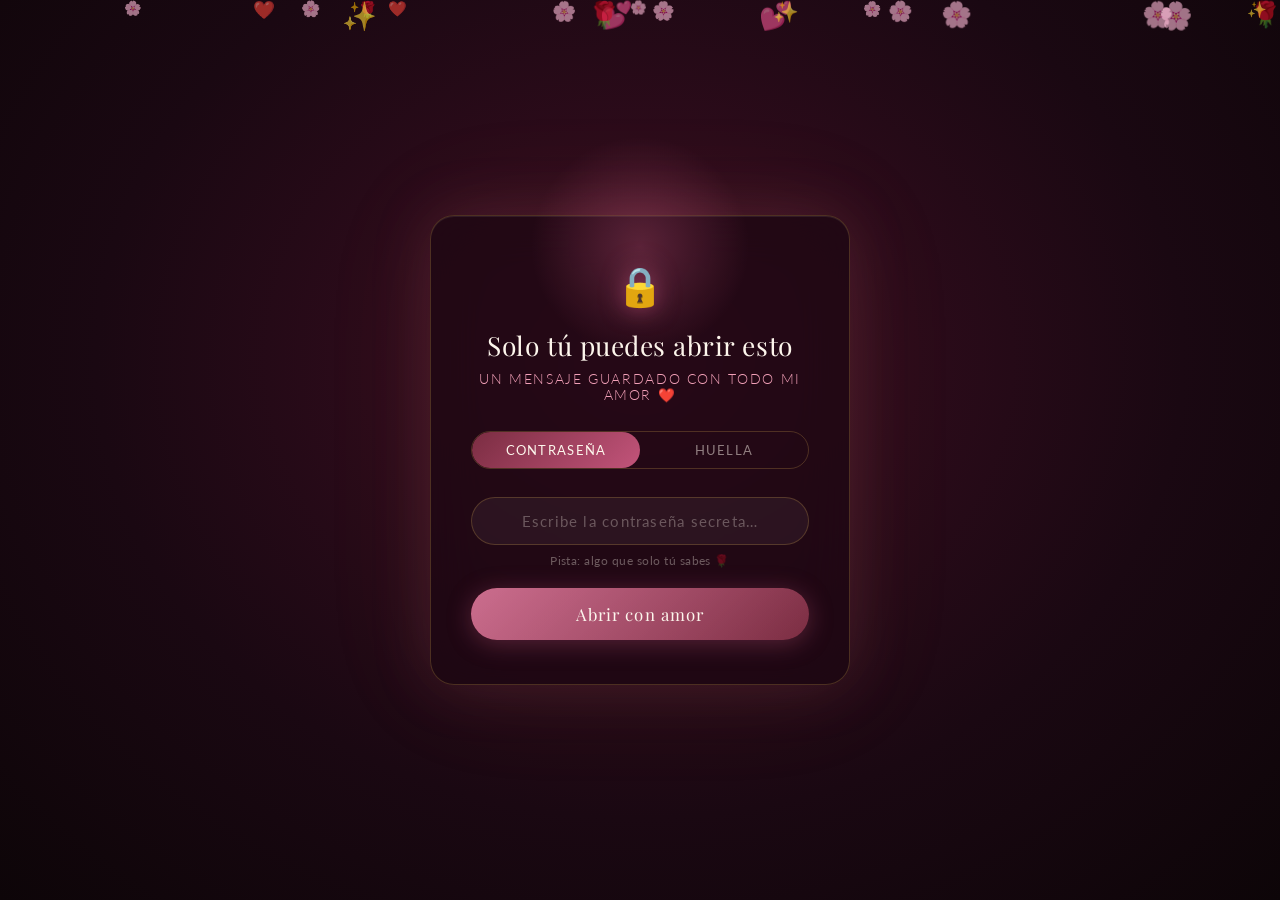
==== index.html @ d672c167 "Add files via upload" ====
<!DOCTYPE html>
<html lang="es">
<head>
  <meta charset="UTF-8" />
  <meta name="viewport" content="width=device-width, initial-scale=1.0"/>
  <title>Solo para ti ❤️</title>
  <link rel="stylesheet" href="style.css" />
  <link rel="preconnect" href="https://fonts.googleapis.com">
  <link href="https://fonts.googleapis.com/css2?family=Cormorant+Garamond:ital,wght@0,300;0,400;0,600;1,300;1,400&family=Playfair+Display:ital,wght@0,400;0,700;1,400&family=Lato:wght@100;300;400&display=swap" rel="stylesheet">
</head>
<body>

  <!-- ============================================================
       CANVAS DE PARTÍCULAS (fondo global)
  ============================================================ -->
  <canvas id="particles-canvas"></canvas>

  <!-- ============================================================
       PANTALLA DE ACCESO
  ============================================================ -->
  <section id="lock-screen">

    <!-- Corazones flotantes de fondo -->
    <div class="lock-hearts" id="lock-hearts"></div>

    <div class="lock-card">
      <div class="lock-glow"></div>

      <div class="lock-icon">🔒</div>
      <h1 class="lock-title">Solo tú puedes abrir esto</h1>
      <p class="lock-subtitle">Un mensaje guardado con todo mi amor ❤️</p>

      <!-- Tabs de acceso -->
      <div class="access-tabs">
        <button class="tab-btn active" data-tab="password">Contraseña</button>
        <button class="tab-btn" data-tab="fingerprint">Huella</button>
      </div>

      <!-- Panel: Contraseña -->
      <div class="tab-panel active" id="tab-password">
        <div class="input-group">
          <input
            type="password"
            id="password-input"
            placeholder="Escribe la contraseña secreta…"
            autocomplete="off"
          />
          <div class="input-shine"></div>
        </div>
        <p class="password-hint">
          <!-- ✏️ CAMBIA AQUÍ el texto del hint si quieres -->
          Pista: algo que solo tú sabes 🌹
        </p>
        <button class="unlock-btn" id="unlock-btn">Abrir con amor</button>
        <p class="error-msg" id="error-msg">Contraseña incorrecta… inténtalo de nuevo 💔</p>
      </div>

      <!-- Panel: Huella -->
      <div class="tab-panel" id="tab-fingerprint">
        <div class="fingerprint-wrap" id="fingerprint-wrap">
          <svg class="fp-svg" viewBox="0 0 100 100" xmlns="http://www.w3.org/2000/svg">
            <!-- Líneas de huella simulada -->
            <path class="fp-line" d="M50 10 C30 10, 15 28, 15 50 C15 72, 30 85, 50 88"/>
            <path class="fp-line" d="M50 18 C34 18, 22 33, 22 50 C22 67, 34 78, 50 80"/>
            <path class="fp-line" d="M50 26 C38 26, 29 38, 29 50 C29 62, 38 70, 50 72"/>
            <path class="fp-line" d="M50 34 C42 34, 36 42, 36 50 C36 58, 42 64, 50 65"/>
            <path class="fp-line" d="M50 42 C46 42, 43 46, 43 50 C43 54, 46 57, 50 57"/>
            <path class="fp-line" d="M50 10 C70 10, 85 28, 85 50 C85 72, 70 85, 50 88"/>
            <path class="fp-line" d="M50 18 C66 18, 78 33, 78 50 C78 67, 66 78, 50 80"/>
            <path class="fp-line" d="M50 26 C62 26, 71 38, 71 50 C71 62, 62 70, 50 72"/>
            <path class="fp-line" d="M50 34 C58 34, 64 42, 64 50 C64 58, 58 64, 50 65"/>
          </svg>
          <div class="fp-pulse"></div>
          <div class="fp-scan-line"></div>
        </div>
        <p class="fp-text" id="fp-text">Coloca tu dedo aquí</p>
        <button class="unlock-btn fp-unlock-btn" id="fp-btn">Escanear huella</button>
      </div>

    </div>
  </section>

  <!-- ============================================================
       TRANSICIÓN CINEMATOGRÁFICA
  ============================================================ -->
  <div id="cinematic-overlay">
    <div class="cin-hearts-burst" id="cin-burst"></div>
    <p class="cin-text">Abriendo tu carta…</p>
  </div>

  <!-- ============================================================
       CARTA PRINCIPAL
  ============================================================ -->
  <main id="main-letter" class="hidden">

    <!-- HERO -->
    <section class="hero-section">
      <div class="hero-bg"></div>
      <div class="floating-petals" id="petals"></div>
      <div class="hero-content">
        <!-- ✏️ CAMBIA el nombre aquí -->
        <p class="hero-eyebrow fade-up">Para la mujer más hermosa de mi vida</p>
        <!-- ✏️ CAMBIA el título aquí -->
        <h1 class="hero-title fade-up delay-1">Mi amor eterno,<br/><em>mi razón de todo</em></h1>
        <!-- ✏️ CAMBIA el subtítulo aquí -->
        <p class="hero-sub fade-up delay-2">Cada día a tu lado es el regalo más grande que la vida me ha dado.</p>
        <div class="scroll-hint fade-up delay-3">
          <span>Desliza hacia abajo</span>
          <div class="scroll-arrow"></div>
        </div>
      </div>
    </section>

    <!-- CARTA -->
    <section class="letter-section">
    <div class="letter-envelope-top"></div>

    <div class="letter-body">
        <div class="letter-deco">❝</div>

        <div class="letter-text typewriter-block">
        <p>Mi amor ❤️,</p>

        <p>
            Hoy quiero escribirte algo que nace desde lo más profundo de mi corazón 💌,
            porque existen sentimientos tan inmensos que el alma simplemente no puede guardarlos más.
            Y si hay alguien que merece escuchar todo lo que siento, eres tú 🌙✨
        </p>

        <p>
            Desde que llegaste a mi vida, todo cambió de una manera tan hermosa que a veces
            todavía me cuesta creerlo 🥹. Los días tienen más color 🌸, las noches se sienten más cálidas 🌃
            y hasta los pequeños momentos se volvieron recuerdos inolvidables solo porque estás tú.
        </p>

        <p>
            Me enamoro de ti todos los días... de tu sonrisa que ilumina incluso mis peores momentos ☀️,
            de tu voz que se volvió mi sonido favorito 🎶, de tus abrazos que se sienten como hogar 🤍
            y de esa forma tan única que tienes de hacerme sentir amado sin siquiera intentarlo.
        </p>

        <p>
            A veces te miro y no entiendo cómo tuve tanta suerte de encontrarte 💫.
            Porque entre millones de personas, apareció alguien capaz de darle paz a mi corazón,
            felicidad a mis días y amor a cada parte de mi vida ❤️
        </p>

        <p>
            Gracias por existir 🌹.  
            Gracias por quedarte incluso en mis días difíciles 🫂.  
            Gracias por escucharme, cuidarme, entenderme y amarme de la forma tan bonita en que lo haces.
        </p>

        <p>
            Quiero que sepas que contigo aprendí que el amor verdadero sí existe 💍✨.
            Y si la vida me diera la oportunidad de elegir otra vez,
            volvería a escogerte a ti una y mil veces más.
        </p>

        <p>
            Hoy, en este día tan especial 💌, solo quiero recordarte algo:
            eres la persona más bonita que ha llegado a mi vida,
            mi lugar seguro, mi felicidad favorita y el pedacito de cielo que la vida me regaló ❤️
        </p>

        <p>
            Te amo más de lo que las palabras pueden explicar,
            más de lo que cualquier carta podría escribir
            y más de lo que el tiempo podrá borrar jamás ♾️❤️
        </p>

        <p class="signature">
            Con todo mi corazón 💖<br>
            <em>Tu amor ❤️</em>
        </p>
        </div>

        <div class="letter-deco right">❞</div>
    </div>
    </section>

    <!-- FRASES ROTATIVAS -->
    <section class="quotes-section">
      <div class="quote-bg"></div>
      <div class="quote-container">
        <div class="quote-icon">✦</div>
        <p class="rotating-quote" id="rotating-quote"></p>
        <div class="quote-dots" id="quote-dots"></div>
      </div>
    </section>

    <!-- GALERÍA -->
    <section class="gallery-section">
      <div class="section-header fade-up">
        <h2>Nuestros momentos</h2>
        <p>Cada foto, una historia. Cada historia, nuestro mundo.</p>
      </div>

      <!-- ✏️ REEMPLAZA los src con tus rutas: /images/foto1.jpg, /images/foto2.jpg, etc. -->
      <!-- Si no tienes fotos, las imágenes de placeholder se verán automáticamente -->
      <div class="gallery-track" id="gallery-track">

        <div class="polaroid">
          <div class="polaroid-img" style="background-image:url('img/amor\ 8.jpg'), url('https://picsum.photos/seed/amor1/400/500')">
          </div>
          <p class="polaroid-caption">El día que todo empezó ❤️</p>
        </div>

        <div class="polaroid">
          <div class="polaroid-img" style="background-image:url('img/amor\ 1.jpg'), url('https://picsum.photos/seed/amor2/400/500')">
          </div>
          <p class="polaroid-caption">Mi persona favorita 🌹</p>
        </div>

        <div class="polaroid">
          <div class="polaroid-img" style="background-image:url('img/beso.jpeg'), url('https://picsum.photos/seed/amor3/400/500')">
          </div>
          <p class="polaroid-caption">Momentos que atesoro 💫</p>
        </div>

        <div class="polaroid">
          <div class="polaroid-img" style="background-image:url('img/N3.jpeg'), url('https://picsum.photos/seed/amor4/400/500')">
          </div>
          <p class="polaroid-caption">Contigo todo es mejor 🌸</p>
        </div>

        <div class="polaroid">
          <div class="polaroid-img" style="background-image:url('img/N2.png'), url('https://picsum.photos/seed/amor5/400/500')">
          </div>
          <p class="polaroid-caption">Mi mundo entero 🥂</p>
        </div>

      </div>
      <div class="gallery-nav">
        <button class="gnav-btn" id="gprev">&#8592;</button>
        <button class="gnav-btn" id="gnext">&#8594;</button>
      </div>
    </section>

    <!-- LÍNEA DE TIEMPO -->
    <section class="timeline-section">
      <div class="section-header fade-up">
        <h2>Nuestra historia</h2>
        <p>Los capítulos más bonitos de mi vida los escribimos juntos.</p>
      </div>
      <div class="timeline">
        <!-- ✏️ EDITA las fechas y descripciones de tu historia -->
        <div class="tl-item left fade-up">
          <div class="tl-dot">💫</div>
          <div class="tl-card">
            <span class="tl-date">El primer día</span>
            <h3>Cuando te vi por primera vez</h3>
            <p>No sabía que ese momento cambiaría mi vida para siempre. Una mirada y ya no pude pensar en otra cosa.</p>
          </div>
        </div>
        <div class="tl-item right fade-up">
          <div class="tl-dot">🌹</div>
          <div class="tl-card">
            <span class="tl-date">Nuestra primera cita</span>
            <h3>El inicio de todo</h3>
            <p>Reímos, hablamos de todo y de nada. Supe que quería hacer eso contigo el resto de mi vida.</p>
          </div>
        </div>
        <div class="tl-item left fade-up">
          <div class="tl-dot">✨</div>
          <div class="tl-card">
            <span class="tl-date">El momento que nos hicimos novios</span>
            <h3>Sí, quiero estar contigo</h3>
            <p>El día más feliz. Decirte que quería ser tuyo fue la mejor decisión de mi vida.</p>
          </div>
        </div>
        <div class="tl-item right fade-up">
          <div class="tl-dot">❤️</div>
          <div class="tl-card">
            <span class="tl-date">Hoy y siempre</span>
            <h3>Nuestro futuro</h3>
            <p>Cada día que pasa me enamoró más. Y lo que viene será aún más hermoso, lo prometo.</p>
          </div>
        </div>
      </div>
    </section>

    <!-- CONTADOR -->
    <section class="counter-section">
      <div class="counter-bg"></div>
      <div class="counter-content">
        <p class="counter-label">Llevamos juntos</p>
        <div class="counter-boxes">
          <div class="c-box">
            <span id="c-years">0</span>
            <small>años</small>
          </div>
          <div class="c-sep">:</div>
          <div class="c-box">
            <span id="c-months">0</span>
            <small>meses</small>
          </div>
          <div class="c-sep">:</div>
          <div class="c-box">
            <span id="c-days">0</span>
            <small>días</small>
          </div>
          <div class="c-sep">:</div>
          <div class="c-box">
            <span id="c-hours">0</span>
            <small>horas</small>
          </div>
          <div class="c-sep">:</div>
          <div class="c-box">
            <span id="c-mins">0</span>
            <small>mins</small>
          </div>
          <div class="c-sep">:</div>
          <div class="c-box">
            <span id="c-secs">0</span>
            <small>segs</small>
          </div>
        </div>
        <!-- ✏️ CAMBIA esta fecha por la fecha en que comenzaron su relación (YYYY, MM-1, DD) -->
        <!-- Nota: Los meses en JavaScript van de 0-11, entonces enero=0, febrero=1, etc. -->
        <p class="counter-since">Desde que te elegí ❤️</p>
      </div>
    </section>

    <!-- CARTA FINAL -->
    <section class="final-section">
      <div class="final-stars" id="final-stars"></div>
      <div class="final-content fade-up">
        <div class="final-heart-wrap">
          <div class="big-heart" id="love-btn">
            <span>❤️</span>
          </div>
          <p class="heart-hint">Toca el corazón</p>
        </div>
        <!-- ✏️ CAMBIA el mensaje de cierre -->
        <h2 class="final-title">Te amo más de lo que las palabras pueden decir</h2>
        <p class="final-text">
          Este regalo digital es solo un pequeño reflejo de todo lo enorme que siento.<br/>
          Cada día a tu lado es el mejor día de mi vida.<br/>
          Eres mi hogar, mi paz, mi todo.
        </p>
        <!-- ✏️ CAMBIA tu firma -->
        <p class="final-sig">Con amor infinito, <em>Tu amor ❤️</em></p>
        <div class="love-burst" id="love-burst"></div>
      </div>
    </section>

    <!-- REPRODUCTOR DE MÚSICA -->
    <div class="music-player" id="music-player">
      <!-- ✏️ CAMBIA la ruta del MP3 aquí -->
      <audio id="bg-music" loop>
        <source src="JayWheeler-AmorDeFebrero.mp3.mp3" type="audio/mpeg" />
      </audio>
      <button class="music-btn" id="music-btn" title="Música">
        <span class="music-icon">🎵</span>
        <span class="music-label">Música</span>
      </button>
      <div class="music-info" id="music-info">
        <div class="music-bars">
          <span></span><span></span><span></span><span></span><span></span>
        </div>
        <!-- ✏️ CAMBIA el nombre de la canción -->
        <span class="song-name">Tu canción favorita 🎶</span>
      </div>
    </div>

    <!-- LLUVIA DE CORAZONES (overlay) -->
    <div class="hearts-rain" id="hearts-rain"></div>

  </main>

  <script src="main.js"></script>
</body>
</html>
---- style.css ----
/* ============================================================
   CARTA DE AMOR — style.css
   ✏️  Personaliza colores en las variables CSS de abajo
   ============================================================ */

/* ── VARIABLES ─────────────────────────────────────────────── */
:root {
  --cream:     #fdf6ec;
  --rose:      #f2a0b8;
  --rose-deep: #c2547a;
  --wine:      #7b2d42;
  --gold:      #d4a84b;
  --gold-lt:   #f0d080;
  --dark:      #1a0a10;
  --dark2:     #2e1220;
  --glass:     rgba(253,246,236,0.08);
  --glass-border: rgba(210,168,75,0.25);
  --font-display: 'Playfair Display', serif;
  --font-body:    'Cormorant Garamond', serif;
  --font-sans:    'Lato', sans-serif;
}

/* ── RESET & BASE ───────────────────────────────────────────── */
*, *::before, *::after { box-sizing: border-box; margin: 0; padding: 0; }

html { scroll-behavior: smooth; font-size: 16px; }

body {
  background: var(--dark);
  color: var(--cream);
  font-family: var(--font-body);
  overflow-x: hidden;
  cursor: default;
}

/* ── PARTÍCULAS CANVAS ──────────────────────────────────────── */
#particles-canvas {
  position: fixed;
  inset: 0;
  z-index: 0;
  pointer-events: none;
}

/* ── OCULTAR CARTA HASTA DESBLOQUEADA ──────────────────────── */
#main-letter.hidden { display: none !important; }

/* ================================================================
   PANTALLA DE BLOQUEO
   ================================================================ */
#lock-screen {
  position: fixed;
  inset: 0;
  z-index: 100;
  display: flex;
  align-items: center;
  justify-content: center;
  background: radial-gradient(ellipse at 50% 40%, #3d0e22 0%, #1a0812 60%, #0d0508 100%);
  overflow: hidden;
}

/* Corazones fondo lock */
.lock-hearts { position: absolute; inset: 0; pointer-events: none; }

/* Tarjeta central */
.lock-card {
  position: relative;
  width: min(420px, 92vw);
  padding: 48px 40px 44px;
  background: rgba(30,8,18,0.72);
  border: 1px solid var(--glass-border);
  border-radius: 24px;
  backdrop-filter: blur(24px);
  -webkit-backdrop-filter: blur(24px);
  box-shadow:
    0 0 60px rgba(194,84,122,0.18),
    0 0 120px rgba(212,168,75,0.08),
    inset 0 1px 0 rgba(255,255,255,0.08);
  text-align: center;
  animation: cardAppear 1.2s cubic-bezier(.23,1,.32,1) both;
}

@keyframes cardAppear {
  from { opacity: 0; transform: translateY(40px) scale(.96); }
  to   { opacity: 1; transform: translateY(0) scale(1); }
}

.lock-glow {
  position: absolute;
  top: -80px; left: 50%;
  transform: translateX(-50%);
  width: 220px; height: 220px;
  background: radial-gradient(circle, rgba(194,84,122,0.35) 0%, transparent 70%);
  pointer-events: none;
}

.lock-icon {
  font-size: 2.4rem;
  margin-bottom: 16px;
  filter: drop-shadow(0 0 12px rgba(194,84,122,0.7));
  animation: lockPulse 2.4s ease-in-out infinite;
}
@keyframes lockPulse {
  0%,100% { transform: scale(1); }
  50%      { transform: scale(1.12); }
}

.lock-title {
  font-family: var(--font-display);
  font-size: clamp(1.3rem, 4vw, 1.65rem);
  font-weight: 400;
  color: var(--cream);
  margin-bottom: 8px;
  letter-spacing: .02em;
}

.lock-subtitle {
  font-family: var(--font-sans);
  font-size: .85rem;
  font-weight: 300;
  color: var(--rose);
  letter-spacing: .12em;
  text-transform: uppercase;
  margin-bottom: 28px;
}

/* Tabs */
.access-tabs {
  display: flex;
  border: 1px solid var(--glass-border);
  border-radius: 40px;
  overflow: hidden;
  margin-bottom: 28px;
}
.tab-btn {
  flex: 1;
  padding: 10px;
  border: none;
  background: transparent;
  color: rgba(253,246,236,.5);
  font-family: var(--font-sans);
  font-size: .8rem;
  letter-spacing: .1em;
  text-transform: uppercase;
  cursor: pointer;
  transition: all .35s;
}
.tab-btn.active {
  background: linear-gradient(135deg, var(--wine), var(--rose-deep));
  color: var(--cream);
  border-radius: 40px;
}

/* Tab panels */
.tab-panel { display: none; }
.tab-panel.active { display: block; animation: fadeIn .4s ease both; }
@keyframes fadeIn { from{opacity:0;transform:translateY(8px)} to{opacity:1;transform:translateY(0)} }

/* Input contraseña */
.input-group {
  position: relative;
  margin-bottom: 8px;
}
#password-input {
  width: 100%;
  padding: 14px 20px;
  background: rgba(255,255,255,0.05);
  border: 1px solid var(--glass-border);
  border-radius: 50px;
  color: var(--cream);
  font-family: var(--font-sans);
  font-size: .95rem;
  outline: none;
  letter-spacing: .12em;
  text-align: center;
  transition: border-color .3s, box-shadow .3s;
}
#password-input:focus {
  border-color: var(--rose);
  box-shadow: 0 0 0 3px rgba(194,84,122,0.18);
}
#password-input::placeholder { color: rgba(253,246,236,.3); letter-spacing: .08em; }

.password-hint {
  font-family: var(--font-sans);
  font-size: .75rem;
  color: rgba(253,246,236,.35);
  margin-bottom: 20px;
  letter-spacing: .04em;
}

/* Botón desbloquear */
.unlock-btn {
  width: 100%;
  padding: 15px;
  background: linear-gradient(135deg, var(--rose-deep) 0%, var(--wine) 100%);
  border: none;
  border-radius: 50px;
  color: var(--cream);
  font-family: var(--font-display);
  font-size: 1.05rem;
  font-weight: 400;
  letter-spacing: .06em;
  cursor: pointer;
  position: relative;
  overflow: hidden;
  transition: transform .25s, box-shadow .25s;
  box-shadow: 0 4px 24px rgba(194,84,122,0.35);
}
.unlock-btn:hover {
  transform: translateY(-2px);
  box-shadow: 0 8px 32px rgba(194,84,122,0.5);
}
.unlock-btn:active { transform: translateY(0); }
.unlock-btn::after {
  content: '';
  position: absolute;
  inset: 0;
  background: linear-gradient(135deg, rgba(255,255,255,.15), transparent);
  border-radius: inherit;
}

/* Error */
.error-msg {
  display: none;
  margin-top: 14px;
  color: #e87070;
  font-family: var(--font-sans);
  font-size: .8rem;
  animation: shake .4s ease;
}
.error-msg.show { display: block; }
@keyframes shake {
  0%,100%{transform:translateX(0)}
  25%{transform:translateX(-8px)}
  75%{transform:translateX(8px)}
}

/* ── HUELLA DIGITAL ──────────────────────────────────────────── */
.fingerprint-wrap {
  position: relative;
  width: 120px;
  height: 120px;
  margin: 0 auto 16px;
  cursor: pointer;
}
.fp-svg {
  width: 100%; height: 100%;
  overflow: visible;
}
.fp-line {
  fill: none;
  stroke: rgba(194,84,122,.5);
  stroke-width: 2.2;
  stroke-linecap: round;
  transition: stroke .4s;
}
.fp-pulse {
  position: absolute;
  inset: -10px;
  border: 2px solid rgba(194,84,122,.3);
  border-radius: 50%;
  animation: fpPulse 2s ease-in-out infinite;
}
@keyframes fpPulse {
  0%,100%{transform:scale(1);opacity:.5}
  50%{transform:scale(1.12);opacity:1}
}
.fp-scan-line {
  position: absolute;
  left: 0; right: 0;
  height: 2px;
  background: linear-gradient(90deg, transparent, var(--rose), transparent);
  top: 0;
  opacity: 0;
  animation: none;
}
.fingerprint-wrap.scanning .fp-line { stroke: var(--rose); }
.fingerprint-wrap.scanning .fp-scan-line {
  opacity: 1;
  animation: scanMove 1.2s linear infinite;
}
.fingerprint-wrap.accepted .fp-line { stroke: var(--gold); }
@keyframes scanMove {
  0%   { top: 0; }
  100% { top: 100%; }
}
.fp-text {
  font-family: var(--font-sans);
  font-size: .8rem;
  color: rgba(253,246,236,.4);
  letter-spacing: .1em;
  margin-bottom: 20px;
}
.fp-unlock-btn { margin-top: 0; }

/* ================================================================
   OVERLAY CINEMATOGRÁFICO
   ================================================================ */
#cinematic-overlay {
  position: fixed;
  inset: 0;
  z-index: 200;
  background: var(--dark);
  display: flex;
  flex-direction: column;
  align-items: center;
  justify-content: center;
  opacity: 0;
  pointer-events: none;
  transition: opacity .5s;
}
#cinematic-overlay.active {
  opacity: 1;
  pointer-events: all;
}
#cinematic-overlay.fade-out {
  opacity: 0;
  transition: opacity 1s ease;
}
.cin-hearts-burst {
  position: absolute;
  inset: 0;
  pointer-events: none;
}
.cin-text {
  font-family: var(--font-display);
  font-size: 1.4rem;
  color: var(--rose);
  letter-spacing: .12em;
  animation: cinPulse 1s ease infinite;
}
@keyframes cinPulse {
  0%,100%{opacity:.4} 50%{opacity:1}
}

/* ================================================================
   CARTA PRINCIPAL
   ================================================================ */
#main-letter {
  position: relative;
  z-index: 1;
}

/* ── HERO ───────────────────────────────────────────────────── */
.hero-section {
  position: relative;
  min-height: 100vh;
  display: flex;
  align-items: center;
  justify-content: center;
  overflow: hidden;
  text-align: center;
  padding: 60px 20px;
}
.hero-bg {
  position: absolute;
  inset: 0;
  background:
    radial-gradient(ellipse 80% 60% at 50% 30%, rgba(123,45,66,0.55) 0%, transparent 70%),
    radial-gradient(ellipse 60% 40% at 80% 70%, rgba(194,84,122,0.18) 0%, transparent 60%),
    linear-gradient(180deg, #0d0508 0%, #1e0b14 50%, #0d0508 100%);
}
.floating-petals {
  position: absolute;
  inset: 0;
  pointer-events: none;
}
.petal {
  position: absolute;
  font-size: 1.2rem;
  animation: petalFall linear infinite;
  opacity: .6;
}
@keyframes petalFall {
  0%   { transform: translateY(-60px) rotate(0deg); opacity: 0; }
  10%  { opacity: .7; }
  90%  { opacity: .5; }
  100% { transform: translateY(110vh) rotate(360deg); opacity: 0; }
}
.hero-content {
  position: relative;
  z-index: 2;
  max-width: 720px;
}
.hero-eyebrow {
  font-family: var(--font-sans);
  font-size: .8rem;
  font-weight: 300;
  letter-spacing: .28em;
  text-transform: uppercase;
  color: var(--gold);
  margin-bottom: 24px;
}
.hero-title {
  font-family: var(--font-display);
  font-size: clamp(2.6rem, 7vw, 5.2rem);
  font-weight: 400;
  line-height: 1.12;
  color: var(--cream);
  margin-bottom: 28px;
  text-shadow: 0 0 60px rgba(194,84,122,0.4);
}
.hero-title em {
  font-style: italic;
  color: var(--rose);
}
.hero-sub {
  font-family: var(--font-body);
  font-size: clamp(1.1rem, 2.5vw, 1.35rem);
  font-weight: 300;
  color: rgba(253,246,236,.72);
  max-width: 540px;
  margin: 0 auto 48px;
  line-height: 1.7;
}
.scroll-hint {
  display: flex;
  flex-direction: column;
  align-items: center;
  gap: 12px;
  font-family: var(--font-sans);
  font-size: .72rem;
  letter-spacing: .2em;
  text-transform: uppercase;
  color: rgba(253,246,236,.3);
}
.scroll-arrow {
  width: 1px;
  height: 48px;
  background: linear-gradient(180deg, var(--rose-deep), transparent);
  animation: arrowBounce 1.6s ease-in-out infinite;
}
@keyframes arrowBounce {
  0%,100%{transform:scaleY(1);opacity:.5}
  50%{transform:scaleY(1.4);opacity:1}
}

/* Animaciones fade-up */
.fade-up {
  opacity: 0;
  transform: translateY(32px);
  transition: opacity .9s ease, transform .9s ease;
}
.fade-up.visible {
  opacity: 1;
  transform: translateY(0);
}
.delay-1 { transition-delay: .2s; }
.delay-2 { transition-delay: .4s; }
.delay-3 { transition-delay: .6s; }

/* ── CARTA ──────────────────────────────────────────────────── */
.letter-section {
  position: relative;
  padding: 0 20px 80px;
  background: linear-gradient(180deg, #0d0508 0%, #18080f 50%, #0d0508 100%);
}
.letter-envelope-top {
  width: 100%;
  height: 60px;
  background: linear-gradient(135deg, #2a0d1a 0%, #3d1428 50%, #2a0d1a 100%);
  clip-path: polygon(0 0, 50% 100%, 100% 0);
  margin-bottom: -1px;
}
.letter-body {
  position: relative;
  max-width: 720px;
  margin: 0 auto;
  padding: 60px 48px;
  background:
    linear-gradient(135deg, rgba(30,10,18,0.9) 0%, rgba(20,6,12,0.95) 100%);
  border: 1px solid var(--glass-border);
  border-radius: 4px;
  box-shadow:
    0 0 80px rgba(123,45,66,0.2),
    inset 0 1px 0 rgba(212,168,75,.08);
}
.letter-deco {
  font-family: var(--font-display);
  font-size: 5rem;
  color: var(--gold);
  opacity: .18;
  line-height: 1;
  position: absolute;
  top: 20px; left: 32px;
}
.letter-deco.right {
  top: auto; left: auto;
  bottom: 20px; right: 32px;
}
.letter-text {
  font-family: var(--font-body);
  font-size: clamp(1.1rem, 2.2vw, 1.3rem);
  line-height: 1.9;
  color: rgba(253,246,236,.88);
  position: relative;
  z-index: 1;
}
.letter-text p { margin-bottom: 1.4em; }
.letter-text p:first-child { font-style: italic; font-size: 1.15em; }
.signature {
  margin-top: 2em;
  text-align: right;
  font-family: var(--font-display);
  font-size: 1.25rem;
  color: var(--rose);
}
.signature em { font-style: italic; }

/* ── FRASES ROTATIVAS ───────────────────────────────────────── */
.quotes-section {
  position: relative;
  padding: 100px 20px;
  text-align: center;
  overflow: hidden;
}
.quote-bg {
  position: absolute;
  inset: 0;
  background:
    radial-gradient(ellipse 70% 80% at 50% 50%, rgba(212,168,75,0.06) 0%, transparent 70%);
}
.quote-container {
  position: relative;
  max-width: 680px;
  margin: 0 auto;
}
.quote-icon {
  font-size: 1.5rem;
  color: var(--gold);
  margin-bottom: 28px;
  animation: spin 8s linear infinite;
}
@keyframes spin { 0%{transform:rotate(0)} 100%{transform:rotate(360deg)} }
.rotating-quote {
  font-family: var(--font-display);
  font-size: clamp(1.3rem, 3.5vw, 2rem);
  font-style: italic;
  font-weight: 400;
  color: var(--cream);
  line-height: 1.55;
  min-height: 80px;
  transition: opacity .5s, transform .5s;
}
.rotating-quote.fade { opacity: 0; transform: translateY(12px); }
.quote-dots {
  display: flex;
  justify-content: center;
  gap: 8px;
  margin-top: 28px;
}
.qdot {
  width: 6px; height: 6px;
  border-radius: 50%;
  background: rgba(253,246,236,.2);
  transition: background .3s, transform .3s;
  cursor: pointer;
}
.qdot.active {
  background: var(--rose);
  transform: scale(1.4);
}

/* ── GALERÍA ────────────────────────────────────────────────── */
.gallery-section {
  padding: 80px 0 60px;
  overflow: hidden;
}
.section-header {
  text-align: center;
  padding: 0 20px;
  margin-bottom: 60px;
}
.section-header h2 {
  font-family: var(--font-display);
  font-size: clamp(2rem, 5vw, 3rem);
  font-weight: 400;
  color: var(--cream);
  margin-bottom: 12px;
}
.section-header p {
  font-family: var(--font-body);
  font-size: 1.1rem;
  color: rgba(253,246,236,.5);
  font-style: italic;
}
.gallery-track {
  display: flex;
  gap: 28px;
  padding: 20px 60px 30px;
  overflow-x: auto;
  scroll-snap-type: x mandatory;
  scrollbar-width: none;
  cursor: grab;
}
.gallery-track::-webkit-scrollbar { display: none; }
.gallery-track:active { cursor: grabbing; }

.polaroid {
  flex: 0 0 240px;
  scroll-snap-align: center;
  background: #fdf6ec;
  padding: 14px 14px 50px;
  box-shadow:
    0 12px 40px rgba(0,0,0,0.5),
    0 0 0 1px rgba(212,168,75,.15);
  border-radius: 3px;
  transform: rotate(-2deg);
  transition: transform .4s cubic-bezier(.23,1,.32,1), box-shadow .4s;
  position: relative;
}
.polaroid:nth-child(even) { transform: rotate(2deg) translateY(-8px); }
.polaroid:hover {
  transform: rotate(0deg) translateY(-12px) scale(1.04) !important;
  box-shadow:
    0 24px 60px rgba(0,0,0,0.6),
    0 0 0 2px var(--rose-deep);
  z-index: 10;
}
.polaroid-img {
  width: 100%;
  aspect-ratio: 3/4;
  background-size: cover;
  background-position: center;
  background-repeat: no-repeat;
  border-radius: 2px;
}
.polaroid-caption {
  position: absolute;
  bottom: 12px;
  left: 0; right: 0;
  text-align: center;
  font-family: var(--font-body);
  font-style: italic;
  font-size: .85rem;
  color: var(--dark2);
}
.gallery-nav {
  display: flex;
  justify-content: center;
  gap: 16px;
  margin-top: 24px;
}
.gnav-btn {
  width: 48px; height: 48px;
  border-radius: 50%;
  border: 1px solid var(--glass-border);
  background: var(--glass);
  color: var(--cream);
  font-size: 1.2rem;
  cursor: pointer;
  backdrop-filter: blur(8px);
  transition: background .3s, transform .25s;
}
.gnav-btn:hover {
  background: rgba(194,84,122,.25);
  transform: scale(1.1);
}

/* ── LÍNEA DE TIEMPO ────────────────────────────────────────── */
.timeline-section {
  padding: 80px 20px;
  background: linear-gradient(180deg, #0d0508 0%, #1a0812 100%);
}
.timeline {
  position: relative;
  max-width: 780px;
  margin: 0 auto;
  padding: 20px 0;
}
.timeline::before {
  content: '';
  position: absolute;
  left: 50%;
  top: 0; bottom: 0;
  width: 1px;
  background: linear-gradient(180deg, transparent, var(--rose-deep), var(--gold), var(--rose-deep), transparent);
  transform: translateX(-50%);
}
.tl-item {
  display: flex;
  align-items: flex-start;
  margin-bottom: 60px;
  position: relative;
}
.tl-item.left { flex-direction: row-reverse; }
.tl-dot {
  position: absolute;
  left: 50%;
  transform: translateX(-50%);
  width: 44px; height: 44px;
  background: var(--dark2);
  border: 1px solid var(--glass-border);
  border-radius: 50%;
  display: flex;
  align-items: center;
  justify-content: center;
  font-size: 1.2rem;
  z-index: 2;
  box-shadow: 0 0 20px rgba(194,84,122,0.3);
}
.tl-card {
  width: calc(50% - 44px);
  background: var(--glass);
  border: 1px solid var(--glass-border);
  border-radius: 12px;
  padding: 24px 28px;
  backdrop-filter: blur(12px);
  transition: transform .3s, box-shadow .3s;
}
.tl-item.left .tl-card { margin-right: auto; margin-left: 0; }
.tl-item.right .tl-card { margin-left: auto; margin-right: 0; }
.tl-card:hover {
  transform: translateY(-4px);
  box-shadow: 0 12px 40px rgba(194,84,122,0.2);
}
.tl-date {
  font-family: var(--font-sans);
  font-size: .72rem;
  letter-spacing: .16em;
  text-transform: uppercase;
  color: var(--gold);
  display: block;
  margin-bottom: 8px;
}
.tl-card h3 {
  font-family: var(--font-display);
  font-size: 1.2rem;
  font-weight: 400;
  color: var(--cream);
  margin-bottom: 10px;
}
.tl-card p {
  font-family: var(--font-body);
  font-size: .95rem;
  line-height: 1.7;
  color: rgba(253,246,236,.6);
}

/* Responsive timeline */
@media (max-width: 600px) {
  .timeline::before { left: 20px; }
  .tl-dot { left: 20px; transform: translateX(-50%); }
  .tl-item, .tl-item.left { flex-direction: row; }
  .tl-card, .tl-item.left .tl-card { width: calc(100% - 60px); margin-left: 60px !important; }
}

/* ── CONTADOR ───────────────────────────────────────────────── */
.counter-section {
  position: relative;
  padding: 100px 20px;
  text-align: center;
  overflow: hidden;
}
.counter-bg {
  position: absolute;
  inset: 0;
  background:
    radial-gradient(ellipse 90% 70% at 50% 50%, rgba(123,45,66,0.35) 0%, transparent 70%),
    linear-gradient(180deg, #0d0508, #1e0b14, #0d0508);
}
.counter-content { position: relative; }
.counter-label {
  font-family: var(--font-sans);
  font-size: .78rem;
  font-weight: 300;
  letter-spacing: .26em;
  text-transform: uppercase;
  color: var(--gold);
  margin-bottom: 40px;
}
.counter-boxes {
  display: flex;
  align-items: center;
  justify-content: center;
  flex-wrap: wrap;
  gap: 8px;
  margin-bottom: 24px;
}
.c-box {
  display: flex;
  flex-direction: column;
  align-items: center;
  min-width: 72px;
  padding: 16px 12px;
  background: var(--glass);
  border: 1px solid var(--glass-border);
  border-radius: 12px;
  backdrop-filter: blur(10px);
}
.c-box span {
  font-family: var(--font-display);
  font-size: clamp(1.6rem, 4vw, 2.4rem);
  color: var(--cream);
  line-height: 1;
}
.c-box small {
  font-family: var(--font-sans);
  font-size: .65rem;
  letter-spacing: .14em;
  text-transform: uppercase;
  color: var(--rose);
  margin-top: 6px;
}
.c-sep {
  font-family: var(--font-display);
  font-size: 2rem;
  color: var(--rose-deep);
  opacity: .6;
  align-self: flex-start;
  margin-top: 12px;
}
.counter-since {
  font-family: var(--font-body);
  font-style: italic;
  font-size: 1.1rem;
  color: rgba(253,246,236,.45);
}

/* ── SECCIÓN FINAL ──────────────────────────────────────────── */
.final-section {
  position: relative;
  padding: 100px 20px 120px;
  text-align: center;
  overflow: hidden;
}
.final-stars { position: absolute; inset: 0; pointer-events: none; }
.star-el {
  position: absolute;
  background: white;
  border-radius: 50%;
  animation: starTwinkle linear infinite;
}
@keyframes starTwinkle {
  0%,100%{opacity:.1} 50%{opacity:1}
}
.final-content { position: relative; max-width: 680px; margin: 0 auto; }

.final-heart-wrap {
  margin-bottom: 48px;
}
.big-heart {
  display: inline-flex;
  align-items: center;
  justify-content: center;
  width: 100px; height: 100px;
  background: radial-gradient(circle, rgba(194,84,122,.3) 0%, transparent 70%);
  border: 1px solid rgba(194,84,122,.35);
  border-radius: 50%;
  font-size: 2.8rem;
  cursor: pointer;
  transition: transform .3s, box-shadow .3s;
  animation: heartBeat 2s ease-in-out infinite;
  box-shadow: 0 0 30px rgba(194,84,122,.3);
}
.big-heart:hover {
  transform: scale(1.15);
  box-shadow: 0 0 60px rgba(194,84,122,.6);
}
@keyframes heartBeat {
  0%,100%{transform:scale(1)}
  14%{transform:scale(1.12)}
  28%{transform:scale(1)}
  42%{transform:scale(1.08)}
  56%{transform:scale(1)}
}
.heart-hint {
  font-family: var(--font-sans);
  font-size: .72rem;
  letter-spacing: .18em;
  text-transform: uppercase;
  color: rgba(253,246,236,.25);
  margin-top: 12px;
}
.final-title {
  font-family: var(--font-display);
  font-size: clamp(1.8rem, 4.5vw, 3rem);
  font-weight: 400;
  color: var(--cream);
  line-height: 1.25;
  margin-bottom: 28px;
  text-shadow: 0 0 40px rgba(194,84,122,.3);
}
.final-text {
  font-family: var(--font-body);
  font-size: 1.15rem;
  line-height: 1.9;
  color: rgba(253,246,236,.65);
  margin-bottom: 36px;
}
.final-sig {
  font-family: var(--font-display);
  font-size: 1.4rem;
  color: var(--rose);
  font-style: italic;
}
.final-sig em { font-style: italic; }
.love-burst {
  position: absolute;
  top: 50%; left: 50%;
  transform: translate(-50%, -50%);
  pointer-events: none;
}

/* ── REPRODUCTOR MÚSICA ─────────────────────────────────────── */
.music-player {
  position: fixed;
  bottom: 28px;
  right: 28px;
  z-index: 50;
  display: flex;
  align-items: center;
  gap: 12px;
}
.music-btn {
  width: 52px; height: 52px;
  border-radius: 50%;
  border: 1px solid var(--glass-border);
  background: rgba(20,6,14,0.85);
  color: var(--cream);
  cursor: pointer;
  display: flex;
  flex-direction: column;
  align-items: center;
  justify-content: center;
  gap: 2px;
  font-family: var(--font-sans);
  backdrop-filter: blur(12px);
  transition: transform .3s, box-shadow .3s;
  box-shadow: 0 4px 20px rgba(0,0,0,.4);
}
.music-btn:hover {
  transform: scale(1.1);
  box-shadow: 0 8px 32px rgba(194,84,122,.4);
}
.music-icon { font-size: 1.2rem; }
.music-label { font-size: .55rem; letter-spacing: .1em; text-transform: uppercase; opacity: .5; }
.music-info {
  display: none;
  align-items: center;
  gap: 10px;
  background: rgba(20,6,14,0.85);
  border: 1px solid var(--glass-border);
  border-radius: 40px;
  padding: 10px 18px;
  backdrop-filter: blur(12px);
}
.music-info.show { display: flex; animation: fadeIn .4s ease; }
.music-bars {
  display: flex;
  align-items: flex-end;
  gap: 3px;
  height: 18px;
}
.music-bars span {
  display: block;
  width: 3px;
  background: var(--rose);
  border-radius: 2px;
  animation: bar 1s ease-in-out infinite;
}
.music-bars span:nth-child(1){height:60%;animation-delay:0s}
.music-bars span:nth-child(2){height:100%;animation-delay:.1s}
.music-bars span:nth-child(3){height:40%;animation-delay:.2s}
.music-bars span:nth-child(4){height:80%;animation-delay:.3s}
.music-bars span:nth-child(5){height:55%;animation-delay:.4s}
@keyframes bar {
  0%,100%{transform:scaleY(1)} 50%{transform:scaleY(.4)}
}
.song-name {
  font-family: var(--font-sans);
  font-size: .78rem;
  letter-spacing: .06em;
  color: rgba(253,246,236,.7);
  white-space: nowrap;
}

/* ── LLUVIA DE CORAZONES ────────────────────────────────────── */
.hearts-rain {
  position: fixed;
  inset: 0;
  pointer-events: none;
  z-index: 9;
}
.rain-heart {
  position: absolute;
  top: -40px;
  font-size: 1.4rem;
  animation: rainFall linear both;
  opacity: 0;
}
@keyframes rainFall {
  0%   { transform: translateY(0) rotate(0deg); opacity: 0; }
  10%  { opacity: .8; }
  90%  { opacity: .5; }
  100% { transform: translateY(110vh) rotate(180deg); opacity: 0; }
}

/* ── MISC ───────────────────────────────────────────────────── */
::selection {
  background: rgba(194,84,122,.35);
  color: var(--cream);
}
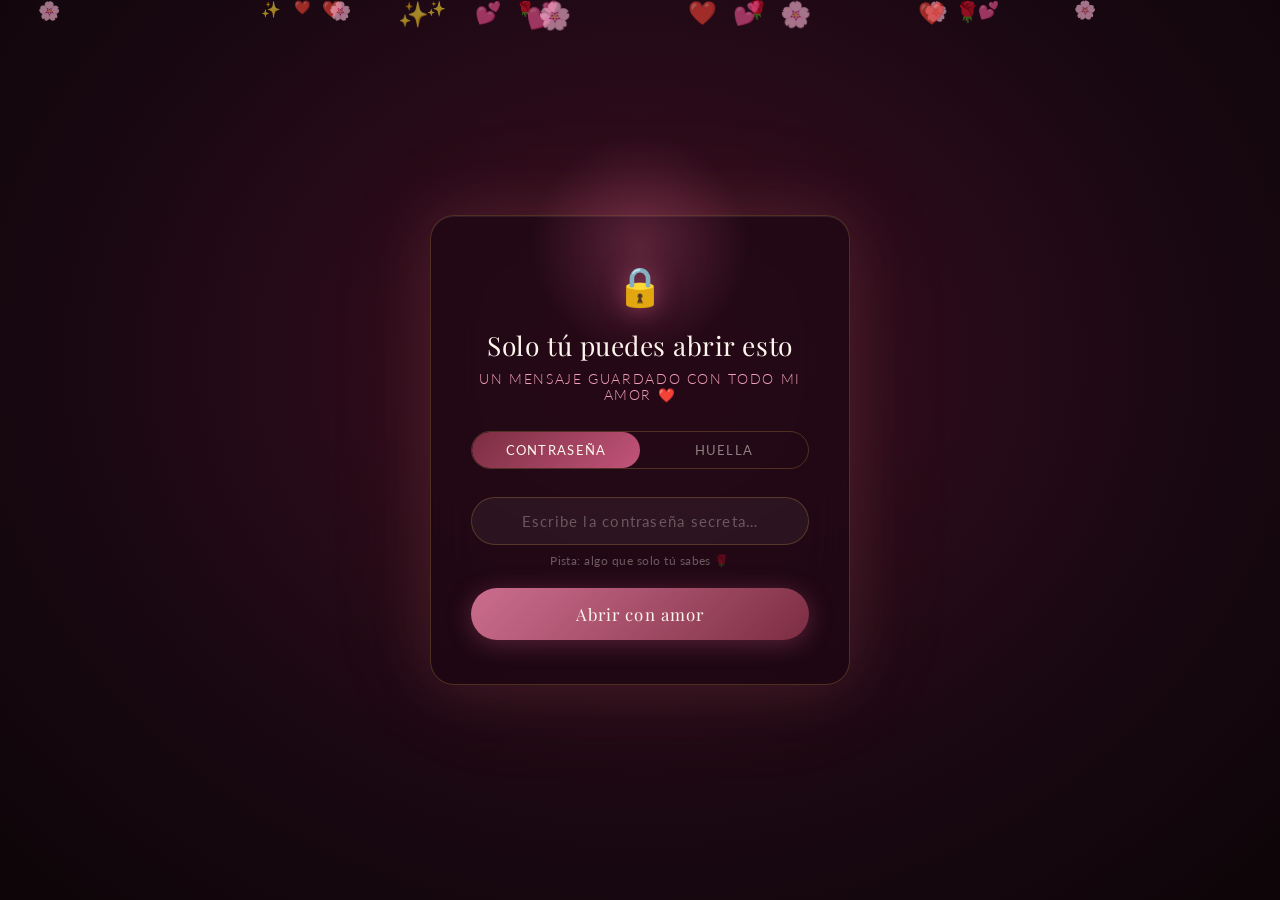
==== commit 4521d652: "Add files via upload" ====
--- a/index.html
+++ b/index.html
@@ -201,13 +201,13 @@
       <div class="gallery-track" id="gallery-track">
 
         <div class="polaroid">
-          <div class="polaroid-img" style="background-image:url('img/amor\ 8.jpg'), url('https://picsum.photos/seed/amor1/400/500')">
+          <div class="polaroid-img" style="background-image:url('img/amor8.jpg'), url('https://picsum.photos/seed/amor1/400/500')">
           </div>
           <p class="polaroid-caption">El día que todo empezó ❤️</p>
         </div>
 
         <div class="polaroid">
-          <div class="polaroid-img" style="background-image:url('img/amor\ 1.jpg'), url('https://picsum.photos/seed/amor2/400/500')">
+          <div class="polaroid-img" style="background-image:url('img/amor1.jpg'), url('https://picsum.photos/seed/amor2/400/500')">
           </div>
           <p class="polaroid-caption">Mi persona favorita 🌹</p>
         </div>
@@ -369,6 +369,6 @@
 
   </main>
 
-  <script src="main.js"></script>
+  <script src="script.js"></script>
 </body>
 </html>
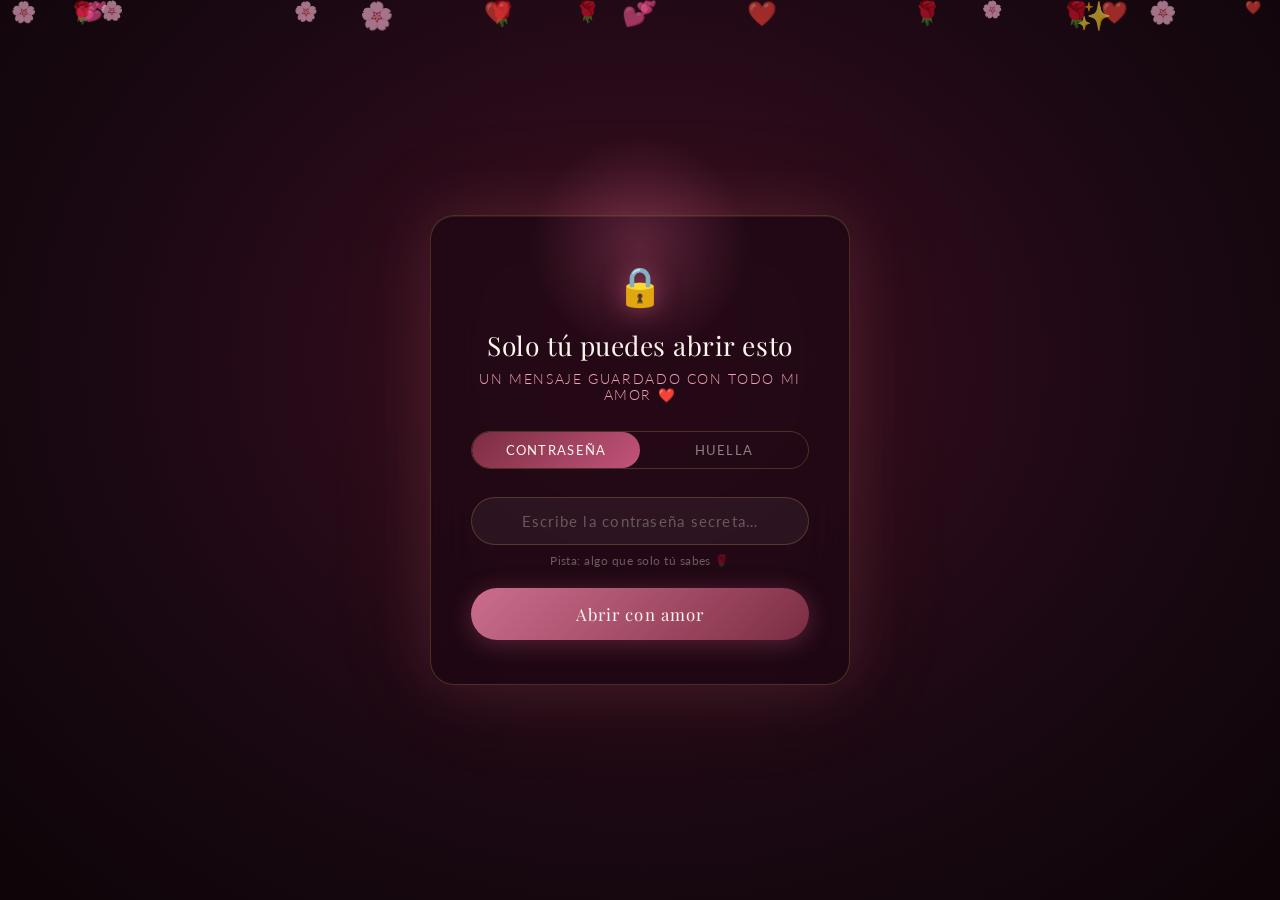
==== commit bbefb31c: "Update index.html" ====
--- a/index.html
+++ b/index.html
@@ -349,7 +349,7 @@
     <div class="music-player" id="music-player">
       <!-- ✏️ CAMBIA la ruta del MP3 aquí -->
       <audio id="bg-music" loop>
-        <source src="JayWheeler-AmorDeFebrero.mp3.mp3" type="audio/mpeg" />
+        <source src="JayWheeler.mp3" type="audio/mpeg" />
       </audio>
       <button class="music-btn" id="music-btn" title="Música">
         <span class="music-icon">🎵</span>
@@ -371,4 +371,4 @@
 
   <script src="script.js"></script>
 </body>
-</html>+</html>
